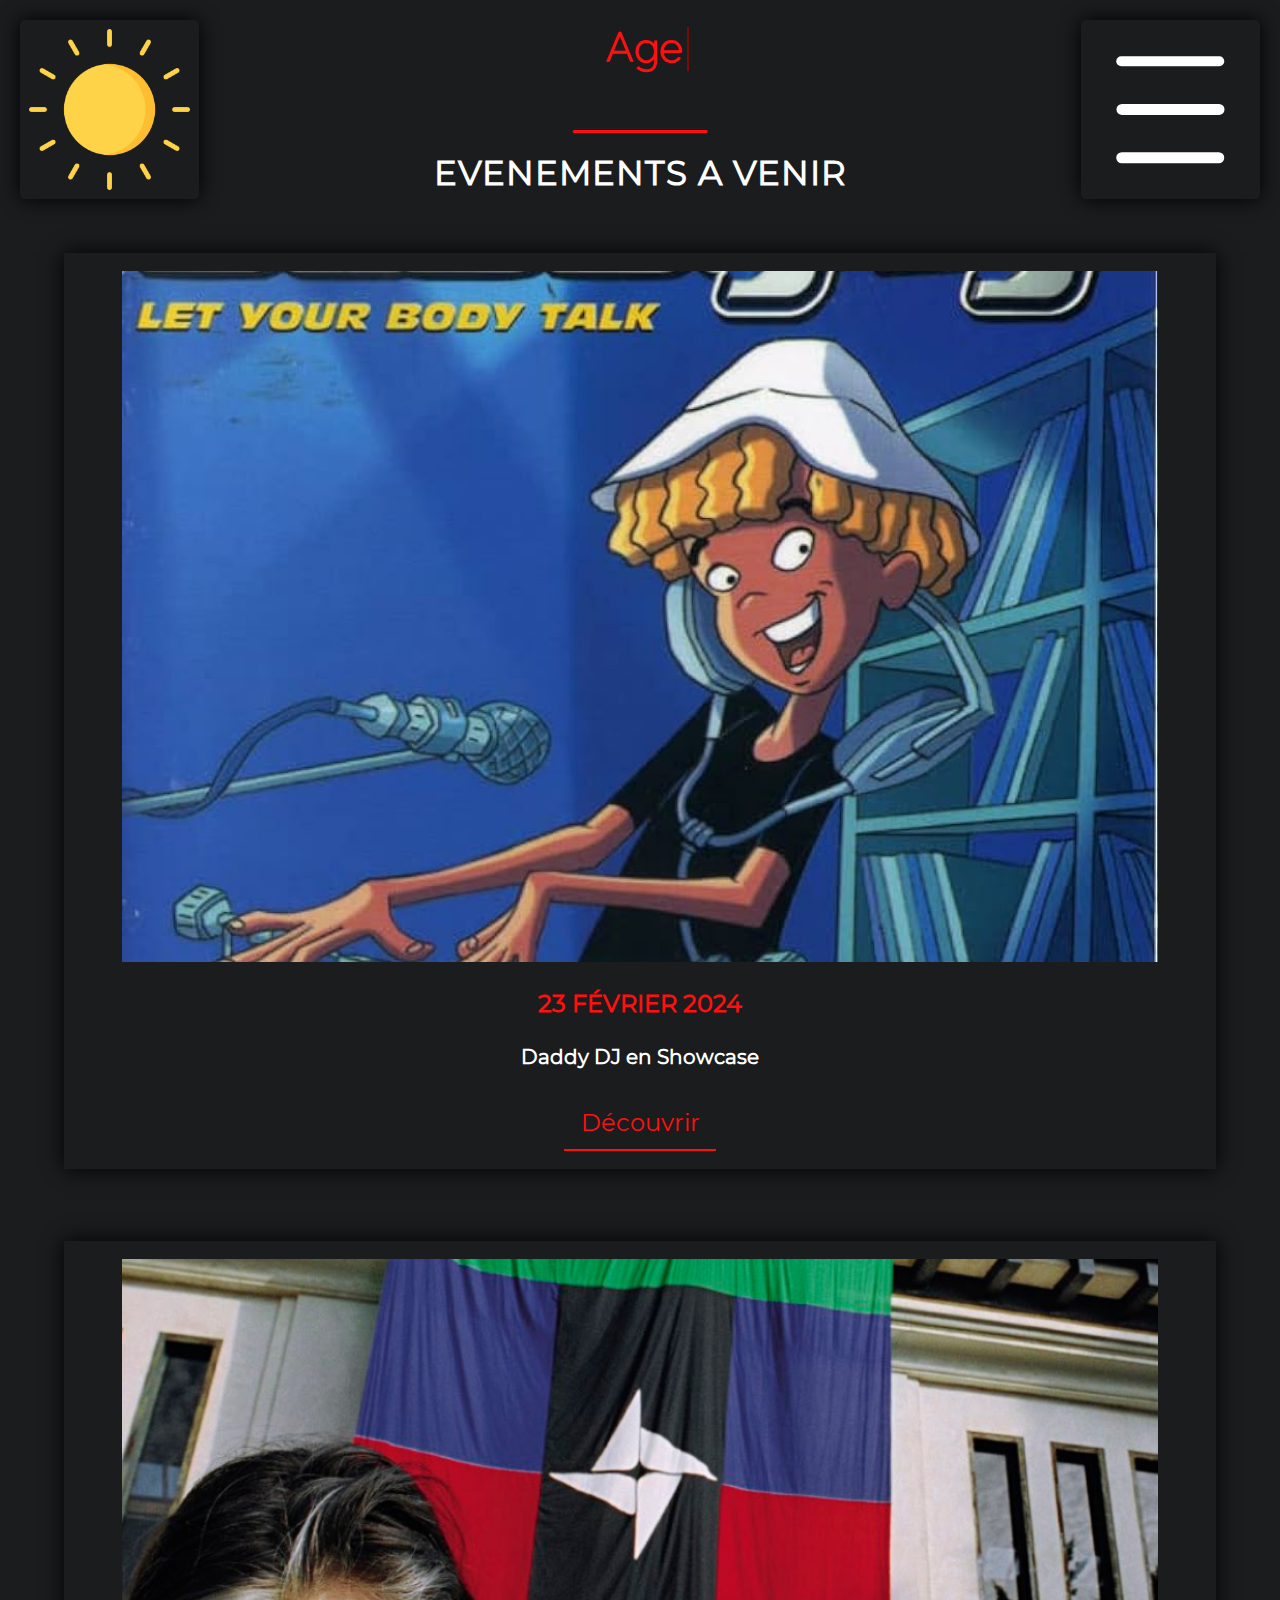
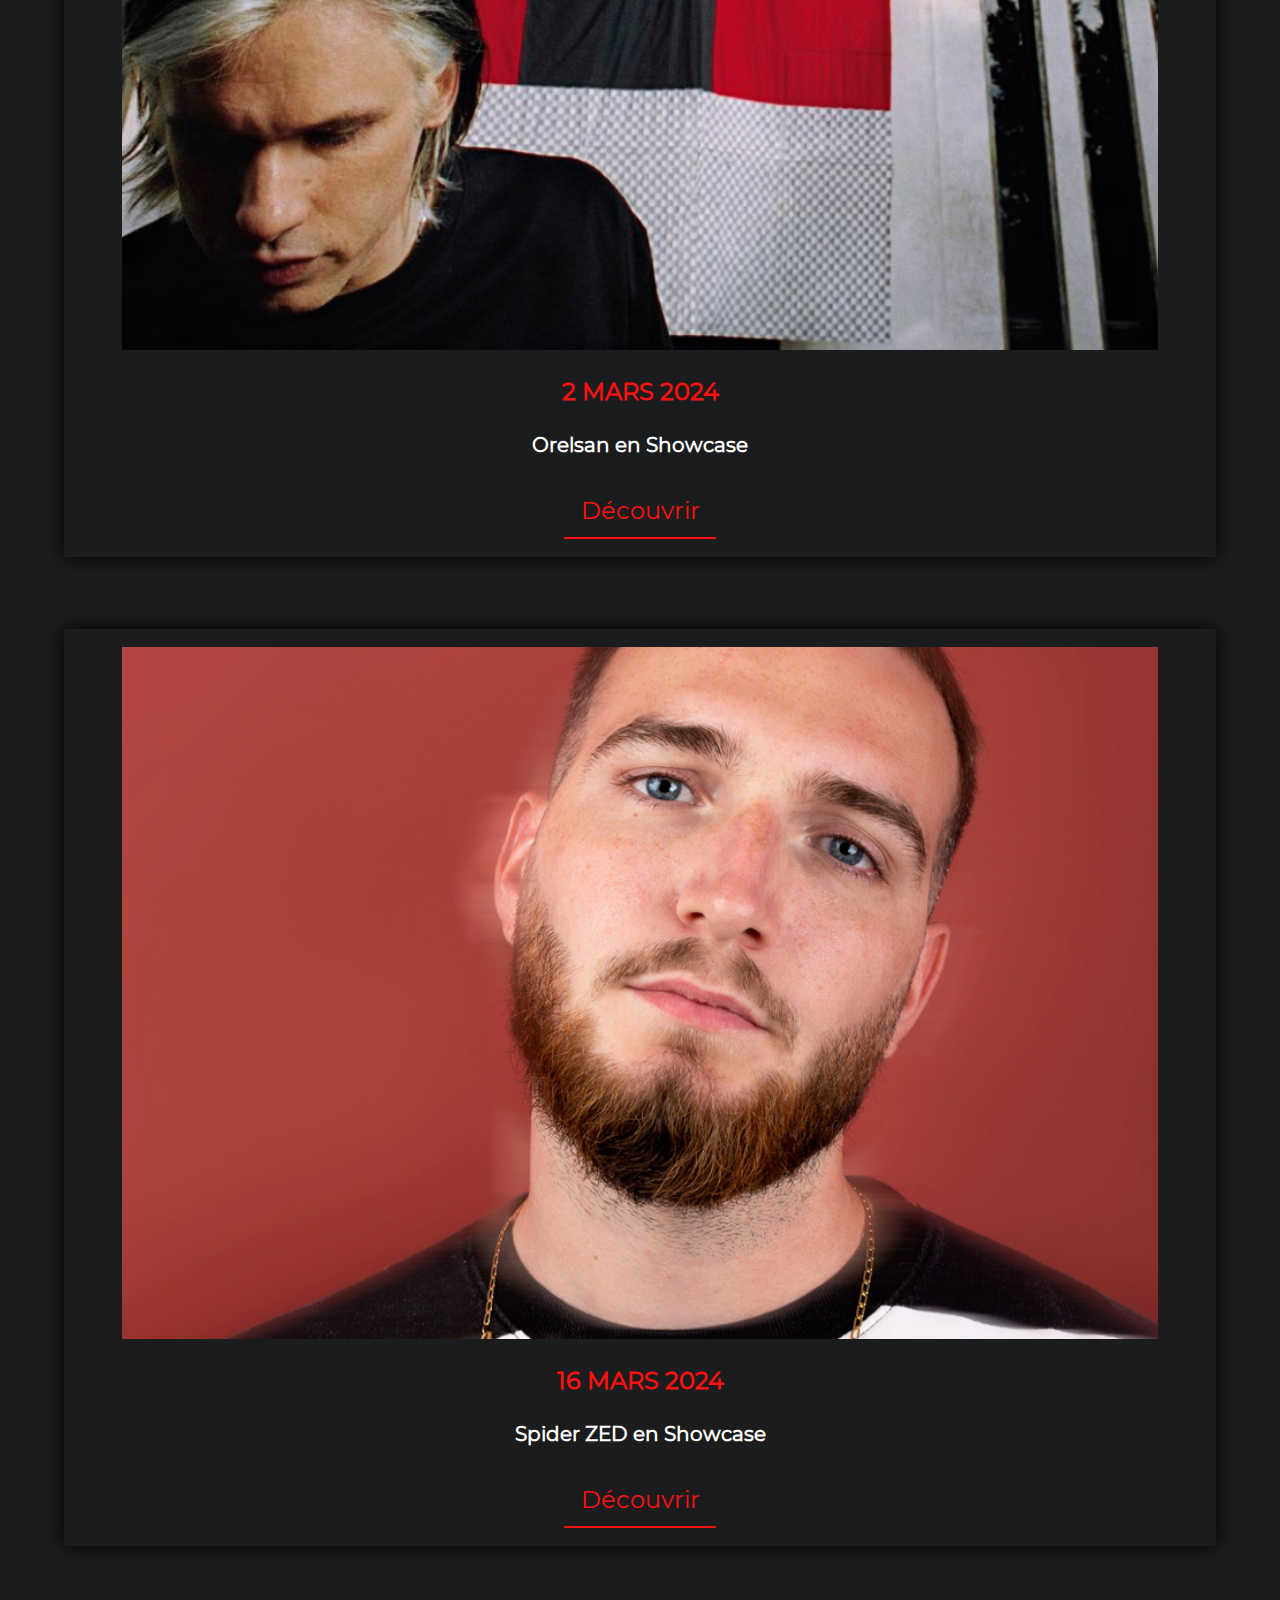
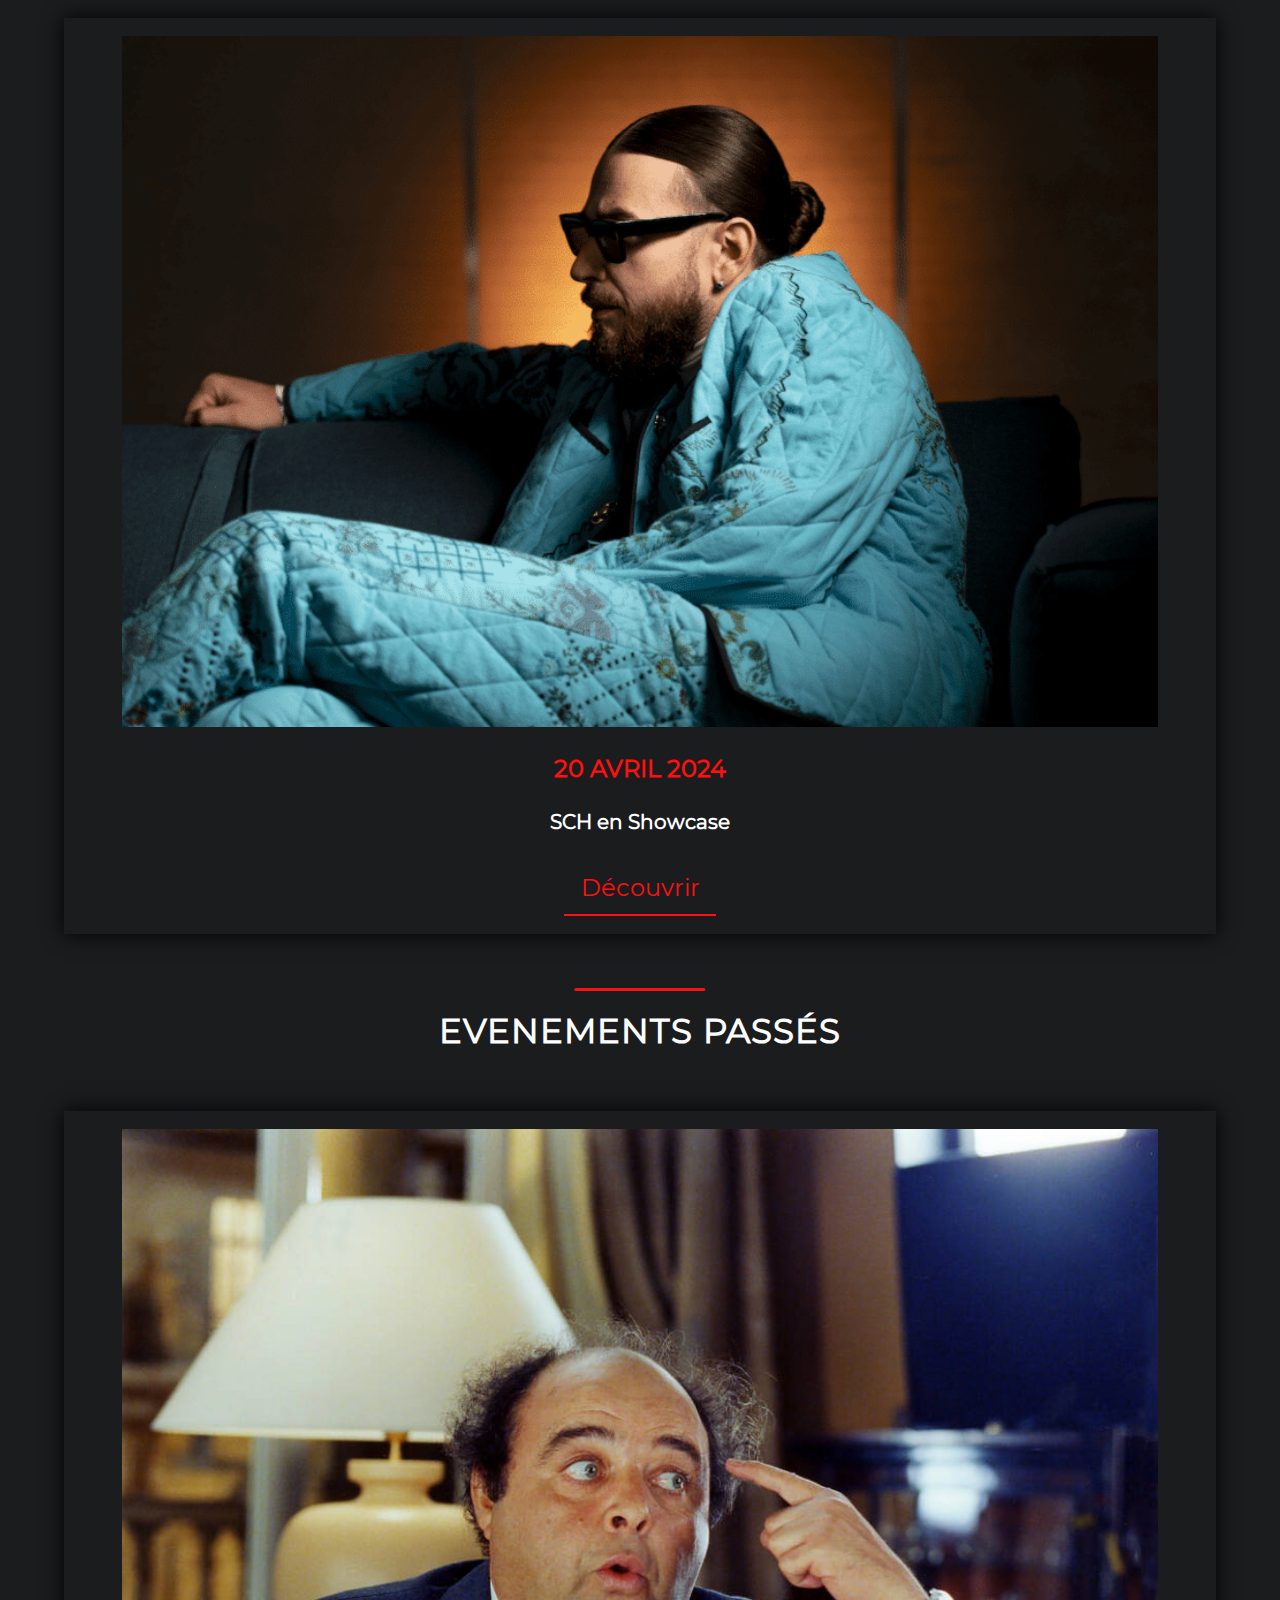
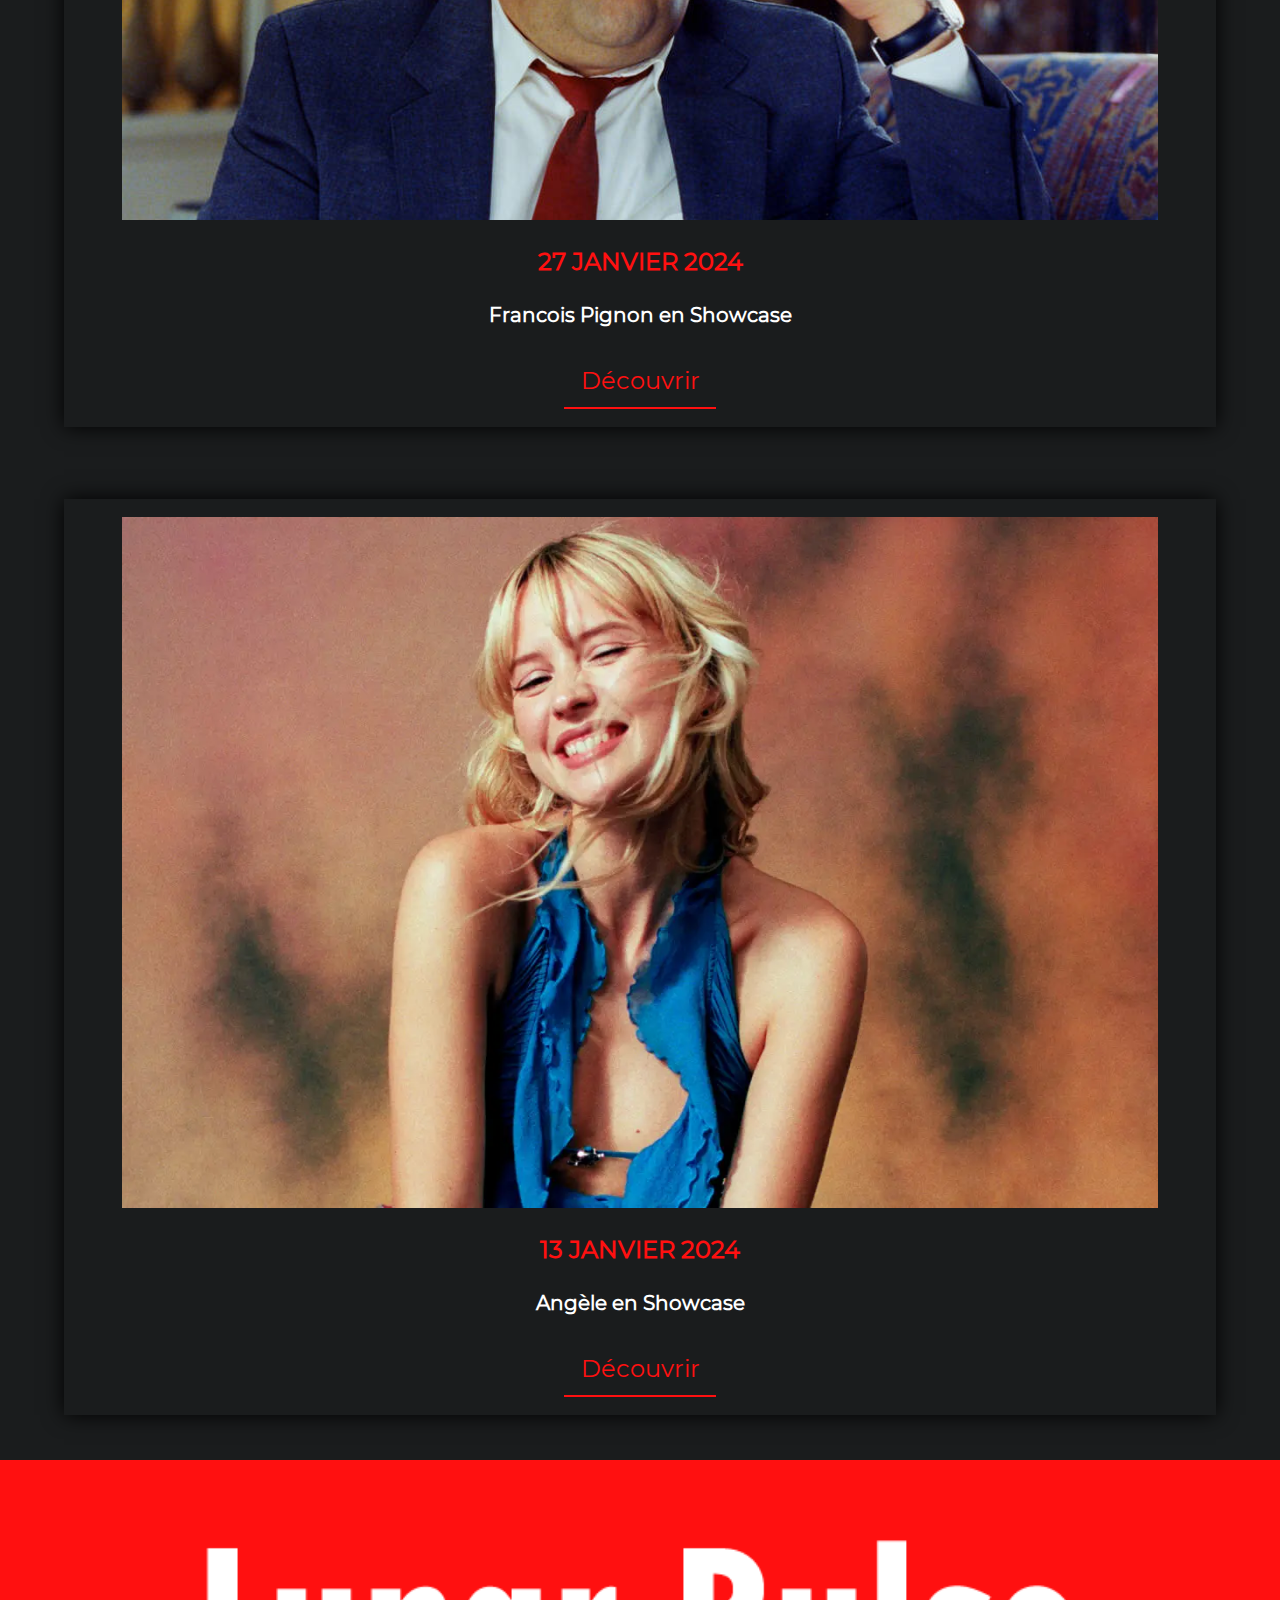
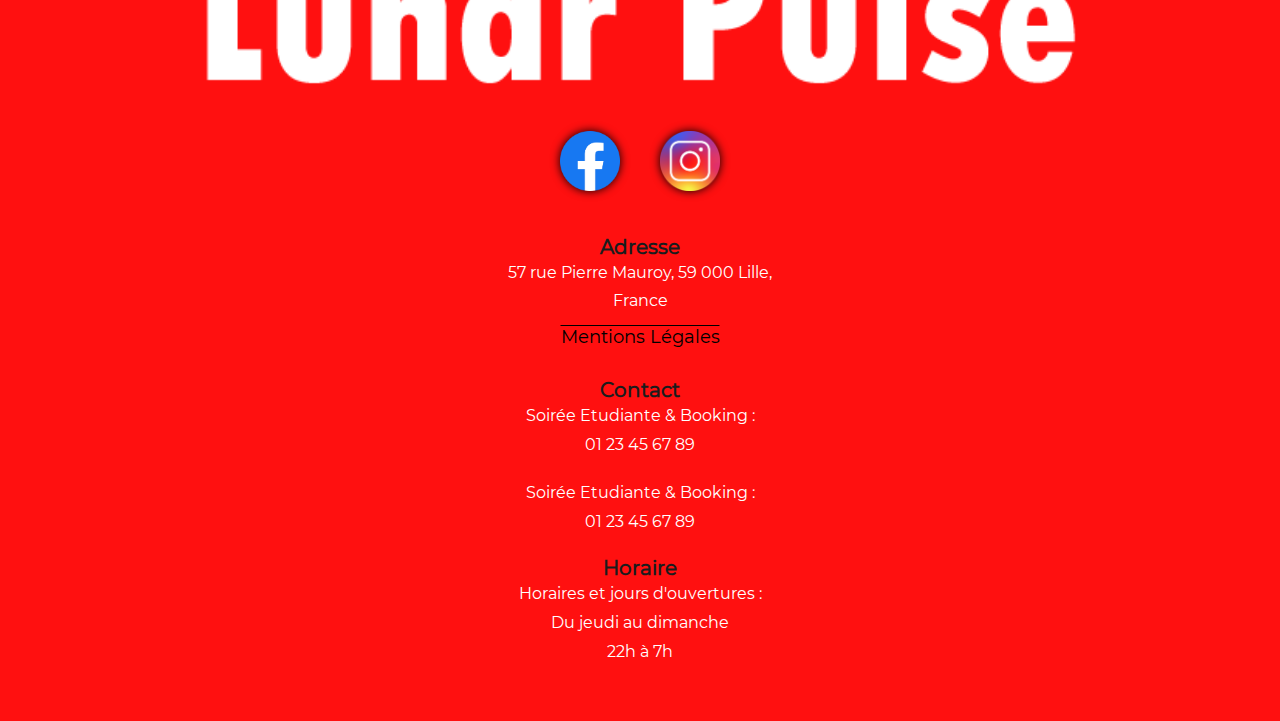
==== agenda.html @ a421abe1 "First commit" ====
<!DOCTYPE html>
<html lang="fr">

<head>
    <meta charset="UTF-8">
    <meta name="viewport" content="width=device-width, initial-scale=1.0">
    <link rel="stylesheet" href="styleagenda.css">
    <link rel="stylesheet" href="style.css">
    <link rel="icon" href="ressources/design/miniLogoWhite.png" type="image/x-icon">
    <title>Agenda - Lunar Pulse</title>
</head>

<body>
    <header class="burgerMenu">

        <button class="toggleMode backgroundColor">
            <img src="ressources/img/sun.png" alt="Changer le mode de couleur du site">
        </button>

        <button class="boxBurger">
            <div class="containerLinesBurger">
                <div class="lineBurger"></div>
                <div class="lineBurger"></div>
                <div class="lineBurger"></div>
            </div>
        </button>

        <div id="mySideNav" class="sideNav">
            <ul class="burgerList">
                <li><a class="burgerA" href="index.html">Accueil</li></a>
                <li><a class="burgerA" href="agenda.html">Agenda</a></li>
                <li><a class="burgerA" href="galerie.html">Galerie Photos</a></li>
                <li><a class="burgerA" href="reserver.html">Réserver</a></li>
                <li><a class="burgerA" href="contact.html">Contact</a></li>
            </ul>
        </div>
    </header>

    <main class="main backgroundColor">
        <div class="mainContent">
            <h1 class="bigTitle">&nbsp</h1>
            <h2 class="title">EVENEMENTS A VENIR</h2>
            <div class="eventsGrid">
                <div class="eventItem">
                    <img src="ressources/img/daddy-dj.jpg" alt="Photo de Daddy DJ" class="eventItemImg">
                    <p class="eventItemDate">
                        23 Février 2024
                    </p>
                    <p class="eventItemName">
                        Daddy DJ en Showcase
                    </p>
                    <a href="#" class="eventItemDiscover">Découvrir</a>
                </div>
                <div class="eventItem">
                    <img src="ressources/img/orelsan.png" alt="Photo d'Orelsan" class="eventItemImg">
                    <p class="eventItemDate">
                        2 Mars 2024
                    </p>
                    <p class="eventItemName">
                        Orelsan en Showcase
                    </p>
                    <a href="#" class="eventItemDiscover">Découvrir</a>
                </div>
                <div class="eventItem">
                    <img src="ressources/img/spider-zed.jpg" alt="Photo de Spider Zed" class="eventItemImg">
                    <p class="eventItemDate">
                        16 Mars 2024
                    </p>
                    <p class="eventItemName">
                        Spider ZED en Showcase
                    </p>
                    <a href="#" class="eventItemDiscover">Découvrir</a>
                </div>
                <div class="eventItem">
                    <img src="ressources/img/sch.png" alt="Photo de SCH" class="eventItemImg">
                    <p class="eventItemDate">
                        20 Avril 2024
                    </p>
                    <p class="eventItemName">
                        SCH en Showcase
                    </p>
                    <a href="#" class="eventItemDiscover">Découvrir</a>
                </div>
            </div>
            <h2 class="title">EVENEMENTS PASSÉS</h2>
            <div class="eventsGrid">
                <div class="eventItem">
                    <img src="ressources/img/pignon.jpg" alt="Photo de Francois Pignon" class="eventItemImg">
                    <p class="eventItemDate">
                        27 Janvier 2024
                    </p>
                    <p class="eventItemName">
                        Francois Pignon en Showcase
                    </p>
                    <a href="#" class="eventItemDiscover">Découvrir</a>
                </div>
                <div class="eventItem">
                    <img src="ressources/img/angele.jpg" alt="Photo d'Angele" class="eventItemImg">
                    <p class="eventItemDate">
                        13 Janvier 2024
                    </p>
                    <p class="eventItemName">
                        Angèle en Showcase
                    </p>
                    <a href="#" class="eventItemDiscover">Découvrir</a>
                </div>
            </div>
        </div>
    </main>

    <footer class="footer">
        <img src="ressources/design/logoNameWhite.png" alt="Notre logo" class="logoFooter" width="80%">
        <div class="reseauxFooter">
            <a href="https://facebook.com"><img src="ressources/img/facebook.png" alt="Voir notre Facebook" width="60px"></a>
            <a href="https://instagram.com"><img src="ressources/img/instagram.png" alt="Voir notre instagram" width="60px"></a>
        </div>
        <div class="reseauxContent">
            <h3 class="reseauxTitle">Adresse</h3>
            <p class="reseauxText">57 rue Pierre Mauroy, 59 000 Lille, <br>France</p>
            <a href="mentions.html" class="mentionsButton">Mentions Légales</a>
        </div>
        <div class="reseauxContent">
            <h3 class="reseauxTitle">Contact</h3>
            <p class="reseauxText">Soirée Etudiante & Booking : <br> 01 23 45 67 89</p><br>
            <p class="reseauxText">Soirée Etudiante & Booking : <br> 01 23 45 67 89</p>
        </div>
        <div class="reseauxContent">
            <h3 class="reseauxTitle">Horaire</h3>
            <p class="reseauxText">Horaires et jours d'ouvertures : <br>Du jeudi au dimanche <br> 22h à 7h</p>
        </div>
    </footer>


    <script src="app.js" defer></script>
</body>

</html>
---- styleagenda.css ----
/** Page Content **/

.eventsGrid{
    display: flex;
    flex-direction: row;
    flex-wrap: wrap;
    justify-content: center;
    align-items: center;
    gap: 8vh;
}

.eventsGrid:last-child{
    margin-bottom: 5vh;
}

.eventItem{
    width: 90vw;
    display: flex;
    flex-direction: column;
    justify-content: center;
    align-items: center;
    gap: 3vh;
    box-shadow: 0px 0px 20px;
    transition: 0.3s ease-in-out;
}

.eventItem:hover{
    background-color: #fff;
    .eventItemName{
        color: #000;
    }
}

.eventItemImg{
    margin-top: 2vh;
    width:90%;
    aspect-ratio: 3/2;
    object-fit: cover;
    object-position: center;
}

.eventItemDate{
    color:#ff1010;
    font-size: 24px;
    font-weight: 900;
    text-transform: uppercase;
    padding: 0em 0.7em;
    text-align: center;

}

.eventItemName{
    color:#fff;
    font-size: 20px;
    font-weight: 900;
    padding: 0em 0.7em;
    text-align: center;

}

.eventItemDiscover{
    padding: 0.5em 0.7em;
    color: #ff1010;
    border-bottom: 2px solid #ff1010;
    margin-bottom: 2vh;
    font-size: 24px;
}
---- style.css ----
@font-face {
    font-family: "Montserrat";
    src: url("ressources/fonts/montserrat/Montserrat-Regular.ttf");
    src: url("ressources/fonts/montserrat/Montserrat-Regular.ttf") format("ttf"),
}

@font-face {
    font-family: "Autography";
    src: url("ressources/fonts/autography/Autography.otf");
    src: url("ressources/fonts/autography/Autography.otf") format("otf"),
}

@font-face {
    font-family: "Utendo";
    src: url("ressources/fonts/utendo/Utendo-ExtraLight.ttf");
    src: url("ressources/fonts/utendo/Utendo-ExtraLight.ttf") format("ttf"),
}


* {
    box-sizing: border-box;
    margin: 0;
    padding: 0;
    color: #000;
    list-style-type: none;
    text-decoration: none;
    font-family: 'Montserrat', sans-serif;
    border: none;
}

.navBar{
    display: none;
}



/** Light Mode , Dark Mode **/

.backgroundColor{
    background-color: #1A1C1D;
}

.toggleMode{
    width: 14vw;
    height: 14vw;
    border: none;
    cursor: pointer;
    position: absolute;
    top: 20px;
    left: 20px;
    z-index: 10;
    border-radius: 5px;
    background-color: #1A1C1D;
    box-shadow: 0px 0px 20px ;
    padding: 0.7em;
}

.toggleMode img{
    width: 100%;
    height: 100%;
    pointer-events: none;
}


/** Animation Reveal **/

.revealOne{
    opacity: 0;
    transform: translateX(-100%);
    z-index: 1;
}

.revealTwo{
    opacity: 0;
    transform: translateX(100%);
    z-index: 1;
}

.revealVisible{
    opacity: 1;
    transform: translateX(0);
    transition: 2s cubic-bezier(0.165, 0.84, 0.44, 1);
    z-index: 1;
}


/** MenuBurger **/


.boxBurger{
    width: 14vw;
    height: 14vw;
    border: none;
    cursor: pointer;
    position: fixed;
    top: 20px;
    right: 20px;
    z-index: 100;
    border-radius: 5px;
    background-color: #1A1C1D;
    box-shadow: 0px 0px 20px ;
}


.containerLinesBurger{
    width: 60%;
    height: 60%;
    position: absolute;
    top:50%;
    left: 50%;
    transform: translate(-50%, -50%);
    pointer-events: none;
}

.lineBurger{
    border-radius: 50px;
    width: 100%;
    height: 10%;
    background-color: #fff;
    position: absolute;
}

.lineBurger:nth-child(1){
    top:0px;
    left: 0px;
    transform: rotate(0deg);
    transition: transform 0.4s ease-in-out, top 0.4s ease-in-out;
}

.lineBurger:nth-child(2){
    top:50%;
    left: 50%;
    transform: translate(-50%, -50%);
    opacity: 1;
    transition: 0.2s 0.2s ease-in-out;
}

.lineBurger:nth-child(3){
    bottom:0px;
    left:0px;
    transform:rotate(0deg);
    transition: transform 0.4s ease-in-out, bottom 0.4s  ease-in-out;
}

.boxBurger.active{
    background-color: #fff;
}

.boxBurger.active .lineBurger{
    background-color: #1A1C1D;
}

.boxBurger.active .lineBurger:nth-child(1){
    top:calc(50% - 5%);
    transform: rotate(45deg) ;
    transition: top 0.4s ease-in-out, left 0.4s ease-in-out, transform  0.4s ease-in-out;
}

.boxBurger.active .lineBurger:nth-child(2){
    opacity: 0;
    transition: 0s ease-in-out;

}

.boxBurger.active .lineBurger:nth-child(3){
    bottom:calc(50% - 5%);
    transform: rotate(-45deg) ;
    transition: top 0.4s 0.4s ease-in-out, left 0.4s ease-in-out, transform 0.4s ease-in-out;
}

.sideNav {
    height: 100%;
    width: 100%;
    position: fixed;
    left: 0;
    top: -100%;
    background-color: #000000;
    transition: top 0.3s ease;
    z-index: 99;
}

.burgerList {
    display: flex;
    flex-direction: column;
    justify-content: center;
    align-items: center;
    gap: 8%;
    height: 100%;
}

.burgerA {
    font-size: 30px;
    color: #ffffff;
}


.sideNav.active {
    top: 0;
}

/** Common Styles **/

.title{
    font-family: 'Montserrat';
    font-size: 34px;
    color: #fff;
    text-align: center;
    margin-top: 6vh;
    margin-bottom: 4vh;
    padding: 2vh;
    position: relative;
    line-height: 1.5;
    letter-spacing: 1px;
}

.title::after{
    content: '';
    position: absolute;
    top:0%;
    left:50%;
    transform: translateX(-50%);
    width: 30%;
    height:3px;
    border-radius: 50px;
    background-color: #ff1010;
}


.text {
    color: #fff;
    font-size: 20px;
    line-height: 1.8;
    margin-top: 3vh;
}

.button {
    text-align: center;
    background-color: #ff1010;
    border-radius: 50px;
    padding: 0.6em 1.2em;
    color: #fff;
    font-size: 24px;
    margin: 10% auto;
    box-shadow: 0px 5px 20px #7c0a0a;
}

.bigTitle{
    font-size: 40px;
    color: #ff1010;
    font-family: 'Utendo';
    letter-spacing: 2px;
    display: inline-block;
    margin-top: 3vh;
    position: relative;
}
.bigTitle::after{
    content: "";
    position: absolute;
    display: block;
    height: 90%;
    width: 2px;
    background-color: #7c0a0a;
    right: -5px;
    top: 0;
    animation: cursor 1.2s infinite;
}

@keyframes cursor {
    0%{
        opacity: 1;
    }50%{
        opacity: 0;
    }100%{
        opacity: 1;
    }
}

.main{
    width: 100vw;
}

.mainContent{
    width: 90vw;
    margin: auto;
    display: flex;
    flex-direction: column;
    align-items: center;
}

/** Footer **/

.footer{
    display: flex;
    flex-direction: column;
    justify-content: flex-start;
    align-items: center;
    background-color: #ff1010;
    width: 100vw;
    padding: 6vh;
}

.reseauxFooter{
    display: flex;
    flex-direction: row;
    width:100vw;
    justify-content: center;
    align-items: center;
    gap: 40px;
    margin: 20px;
}

.reseauxFooter a {
    filter: drop-shadow(0px 0px 5px #000)
}

.reseauxContent{
    display: flex;
    flex-direction: column;
    justify-content: flex-start;
    align-items: center;
    margin-top: 20px;
}

.reseauxText{
    color: #fff;
    text-align: center;
    line-height: 1.8;
    font-size: 16px;
}

.reseauxTitle{
    color: #1A1C1D;
    font-size: 20px;
}

.mentionsButton{
    color: #000;
    font-size: 18px;
    text-decoration: overline;
    margin: 10px;
}


/* Pour tablette */

@media only screen and (min-width: 768px) and (max-width: 991px) {
    .toggleMode{
        width: 6vw;
        height: 6vw;

    }
    
    /** MenuBurger **/
    
    
    .boxBurger{
        width: 6vw;
        height: 6vw;
    }
    
    .sideNav {
        height: 100%;
        width: 30%;
        position: fixed;
        left: 100%;
        top: 0;
        background-color: #000000;
        transition: left 0.3s ease;
        z-index: 99;
    }
    
    .sideNav.active {
        left: 70%;
    }
    
    /** Common Styles **/
    
    .title{
        font-family: 'Montserrat';
        font-size: 40px;
        color: #fff;
        text-align: center;
        margin-top: 6vh;
        margin-bottom: 4vh;
        padding: 2vh;
        position: relative;
        line-height: 1.5;
        letter-spacing: 1px;
    }
    
    .title::after{
        content: '';
        position: absolute;
        top:0%;
        left:50%;
        transform: translateX(-50%);
        width: 30%;
        height:3px;
        border-radius: 50px;
        background-color: #ff1010;
    }
    
    
    .text {
        font-size: 24px;
        line-height: 1.8;
        margin-top: 3vh;
    }
    
    .button {
        text-align: center;
        background-color: #ff1010;
        border-radius: 50px;
        padding: 0.6em 1.2em;
        color: #fff;
        font-size: 30px;
        margin-top: 3vh;
        box-shadow: 0px 5px 20px #7c0a0a;
    }
    
    .bigTitle{
        font-size: 40px;
        color: #ff1010;
        font-family: 'Utendo';
        letter-spacing: 2px;
        display: inline-block;
        margin-top: 3vh;
        position: relative;
    }
    .bigTitle::after{
        content: "";
        position: absolute;
        display: block;
        height: 90%;
        width: 2px;
        background-color: #7c0a0a;
        right: -5px;
        top: 0;
        animation: cursor 1.2s infinite;
    }
    
    @keyframes cursor {
        0%{
            opacity: 1;
        }50%{
            opacity: 0;
        }100%{
            opacity: 1;
        }
    }
    
    .main{
        width: 100vw;
    }
    
    .mainContent{
        width: 90vw;
        margin: auto;
        display: flex;
        flex-direction: column;
        align-items: center;
    }
    
    /** Footer **/

    .reseauxText{
        color: #fff;
        text-align: center;
        line-height: 1.8;
        font-size: 20px;
    }
    
    .reseauxTitle{
        color: #1A1C1D;
        font-size: 26px;
    }
    
    .mentionsButton{
        color: #000;
        font-size: 22px;
        text-decoration: overline;
        margin: 10px;
    }
}




/* Pour tablette en paysage et petit écran ordi */

@media only screen and (min-width: 992px) and (max-width: 1199px) {
    .toggleMode{
        width: 5vw;
        height: 5vw;
        top: 20px;
        left: 20px;
        z-index: 10;
    }

    /** Animation Reveal **/
    
    .revealOne{
        opacity: 0;
        transform: translateX(-100%);
        z-index: 1;
    }
    
    .revealTwo{
        opacity: 0;
        transform: translateX(100%);
        z-index: 1;
    }
    
    .revealVisible{
        opacity: 1;
        transform: translateX(0);
        transition: 2s cubic-bezier(0.165, 0.84, 0.44, 1);
        z-index: 1;
    }
    
    
    /** MenuBurger **/
    
    
    .boxBurger{
        display: none;
    }  
    
    .sideNav {
        display: none;
    }
    
    /** Nav **/

    .navBar{
        position: absolute;
        width: 100vw;
        height: 10vh;
        display: flex;
        flex-direction: row;
        justify-content: space-around;
        align-items: center;
        top:0;
        z-index: 10;
    }

    .navBarLinks{
        display: flex;
        flex-direction: row;
        justify-content: center;
        align-items: center;
        gap:2vw;
    }
    
    .navBarLogo{
        width: 20vw;
    }
    
    .navBarA{
        color: #fff;
        font-weight: 600;
        font-size: 20px;
    }

    /** Common Styles **/
    
    .title{
        font-family: 'Montserrat';
        font-size: 34px;
        color: #fff;
        text-align: center;
        margin-top: 6vh;
        margin-bottom: 4vh;
        padding: 2vh;
        position: relative;
        line-height: 1.5;
        letter-spacing: 1px;
    }
    
    .title::after{
        content: '';
        position: absolute;
        top:0%;
        left:50%;
        transform: translateX(-50%);
        width: 30%;
        height:3px;
        border-radius: 50px;
        background-color: #ff1010;
    }
    
    
    .text {
        color: #fff;
        font-size: 20px;
        line-height: 1.8;
        margin-top: 3vh;
    }
    
    .button {
        text-align: center;
        background-color: #ff1010;
        border-radius: 50px;
        padding: 0.6em 1.2em;
        color: #fff;
        font-size: 24px;
        margin: 10% auto;
        box-shadow: 0px 5px 20px #7c0a0a;
    }
    
    .bigTitle{
        font-size: 40px;
        color: #ff1010;
        font-family: 'Utendo';
        letter-spacing: 2px;
        display: inline-block;
        margin-top: 3vh;
        position: relative;
    }
    .bigTitle::after{
        content: "";
        position: absolute;
        display: block;
        height: 90%;
        width: 2px;
        background-color: #7c0a0a;
        right: -5px;
        top: 0;
        animation: cursor 1.2s infinite;
    }
    
    @keyframes cursor {
        0%{
            opacity: 1;
        }50%{
            opacity: 0;
        }100%{
            opacity: 1;
        }
    }
    
    .main{
        width: 100vw;
    }
    
    .mainContent{
        width: 90vw;
        margin: auto;
        display: flex;
        flex-direction: column;
        align-items: center;
    }
    
    /** Footer **/
    
    .footer{
        display: flex;
        flex-direction: column;
        justify-content: flex-start;
        align-items: center;
        background-color: #ff1010;
        width: 100vw;
        padding: 6vh;
    }
    
    .reseauxFooter{
        display: flex;
        flex-direction: row;
        width:100vw;
        justify-content: center;
        align-items: center;
        gap: 40px;
        margin: 20px;
    }
    
    .reseauxFooter a {
        filter: drop-shadow(0px 0px 5px #000)
    }
    
    .reseauxContent{
        display: flex;
        flex-direction: column;
        justify-content: flex-start;
        align-items: center;
        margin-top: 20px;
    }
    
    .reseauxText{
        color: #fff;
        text-align: center;
        line-height: 1.8;
        font-size: 16px;
    }
    
    .reseauxTitle{
        color: #1A1C1D;
        font-size: 20px;
    }
    
    .mentionsButton{
        color: #000;
        font-size: 18px;
        text-decoration: overline;
        margin: 10px;
    }
}



/* Pour Ordi */

@media only screen and (min-width: 1200px) {
    .toggleMode{
        width: 14vw;
        height: 14vw;
        border: none;
        cursor: pointer;
        position: absolute;
        top: 20px;
        left: 20px;
        z-index: 10;
        border-radius: 5px;
        background-color: #1A1C1D;
        box-shadow: 0px 0px 20px ;
        padding: 0.7em;
    }
    
    .toggleMode img{
        width: 100%;
        height: 100%;
        pointer-events: none;
    }
    
    
    /** Animation Reveal **/
    
    .revealOne{
        opacity: 0;
        transform: translateX(-100%);
        z-index: 1;
    }
    
    .revealTwo{
        opacity: 0;
        transform: translateX(100%);
        z-index: 1;
    }
    
    .revealVisible{
        opacity: 1;
        transform: translateX(0);
        transition: 2s cubic-bezier(0.165, 0.84, 0.44, 1);
        z-index: 1;
    }
    
    
    /** MenuBurger **/
    
    
    .boxBurger{
        width: 14vw;
        height: 14vw;
        border: none;
        cursor: pointer;
        position: fixed;
        top: 20px;
        right: 20px;
        z-index: 100;
        border-radius: 5px;
        background-color: #1A1C1D;
        box-shadow: 0px 0px 20px ;
    }
    
    
    .containerLinesBurger{
        width: 60%;
        height: 60%;
        position: absolute;
        top:50%;
        left: 50%;
        transform: translate(-50%, -50%);
        pointer-events: none;
    }
    
    .lineBurger{
        border-radius: 50px;
        width: 100%;
        height: 10%;
        background-color: #fff;
        position: absolute;
    }
    
    .lineBurger:nth-child(1){
        top:0px;
        left: 0px;
        transform: rotate(0deg);
        transition: transform 0.4s ease-in-out, top 0.4s ease-in-out;
    }
    
    .lineBurger:nth-child(2){
        top:50%;
        left: 50%;
        transform: translate(-50%, -50%);
        opacity: 1;
        transition: 0.2s 0.2s ease-in-out;
    }
    
    .lineBurger:nth-child(3){
        bottom:0px;
        left:0px;
        transform:rotate(0deg);
        transition: transform 0.4s ease-in-out, bottom 0.4s  ease-in-out;
    }
    
    .boxBurger.active{
        background-color: #fff;
    }
    
    .boxBurger.active .lineBurger{
        background-color: #1A1C1D;
    }
    
    .boxBurger.active .lineBurger:nth-child(1){
        top:calc(50% - 5%);
        transform: rotate(45deg) ;
        transition: top 0.4s ease-in-out, left 0.4s ease-in-out, transform  0.4s ease-in-out;
    }
    
    .boxBurger.active .lineBurger:nth-child(2){
        opacity: 0;
        transition: 0s ease-in-out;
    
    }
    
    .boxBurger.active .lineBurger:nth-child(3){
        bottom:calc(50% - 5%);
        transform: rotate(-45deg) ;
        transition: top 0.4s 0.4s ease-in-out, left 0.4s ease-in-out, transform 0.4s ease-in-out;
    }
    
    .sideNav {
        height: 100%;
        width: 100%;
        position: fixed;
        left: 0;
        top: -100%;
        background-color: #000000;
        transition: top 0.3s ease;
        z-index: 99;
    }
    
    .burgerList {
        display: flex;
        flex-direction: column;
        justify-content: center;
        align-items: center;
        gap: 8%;
        height: 100%;
    }
    
    .burgerA {
        font-size: 30px;
        color: #ffffff;
    }
    
    
    .sideNav.active {
        top: 0;
    }
    
    /** Common Styles **/
    
    .title{
        font-family: 'Montserrat';
        font-size: 34px;
        color: #fff;
        text-align: center;
        margin-top: 6vh;
        margin-bottom: 4vh;
        padding: 2vh;
        position: relative;
        line-height: 1.5;
        letter-spacing: 1px;
    }
    
    .title::after{
        content: '';
        position: absolute;
        top:0%;
        left:50%;
        transform: translateX(-50%);
        width: 30%;
        height:3px;
        border-radius: 50px;
        background-color: #ff1010;
    }
    
    
    .text {
        color: #fff;
        font-size: 20px;
        line-height: 1.8;
        margin-top: 3vh;
    }
    
    .button {
        text-align: center;
        background-color: #ff1010;
        border-radius: 50px;
        padding: 0.6em 1.2em;
        color: #fff;
        font-size: 24px;
        margin: 10% auto;
        box-shadow: 0px 5px 20px #7c0a0a;
    }
    
    .bigTitle{
        font-size: 40px;
        color: #ff1010;
        font-family: 'Utendo';
        letter-spacing: 2px;
        display: inline-block;
        margin-top: 3vh;
        position: relative;
    }
    .bigTitle::after{
        content: "";
        position: absolute;
        display: block;
        height: 90%;
        width: 2px;
        background-color: #7c0a0a;
        right: -5px;
        top: 0;
        animation: cursor 1.2s infinite;
    }
    
    @keyframes cursor {
        0%{
            opacity: 1;
        }50%{
            opacity: 0;
        }100%{
            opacity: 1;
        }
    }
    
    .main{
        width: 100vw;
    }
    
    .mainContent{
        width: 90vw;
        margin: auto;
        display: flex;
        flex-direction: column;
        align-items: center;
    }
    
    /** Footer **/
    
    .footer{
        display: flex;
        flex-direction: column;
        justify-content: flex-start;
        align-items: center;
        background-color: #ff1010;
        width: 100vw;
        padding: 6vh;
    }
    
    .reseauxFooter{
        display: flex;
        flex-direction: row;
        width:100vw;
        justify-content: center;
        align-items: center;
        gap: 40px;
        margin: 20px;
    }
    
    .reseauxFooter a {
        filter: drop-shadow(0px 0px 5px #000)
    }
    
    .reseauxContent{
        display: flex;
        flex-direction: column;
        justify-content: flex-start;
        align-items: center;
        margin-top: 20px;
    }
    
    .reseauxText{
        color: #fff;
        text-align: center;
        line-height: 1.8;
        font-size: 16px;
    }
    
    .reseauxTitle{
        color: #1A1C1D;
        font-size: 20px;
    }
    
    .mentionsButton{
        color: #000;
        font-size: 18px;
        text-decoration: overline;
        margin: 10px;
    }
}
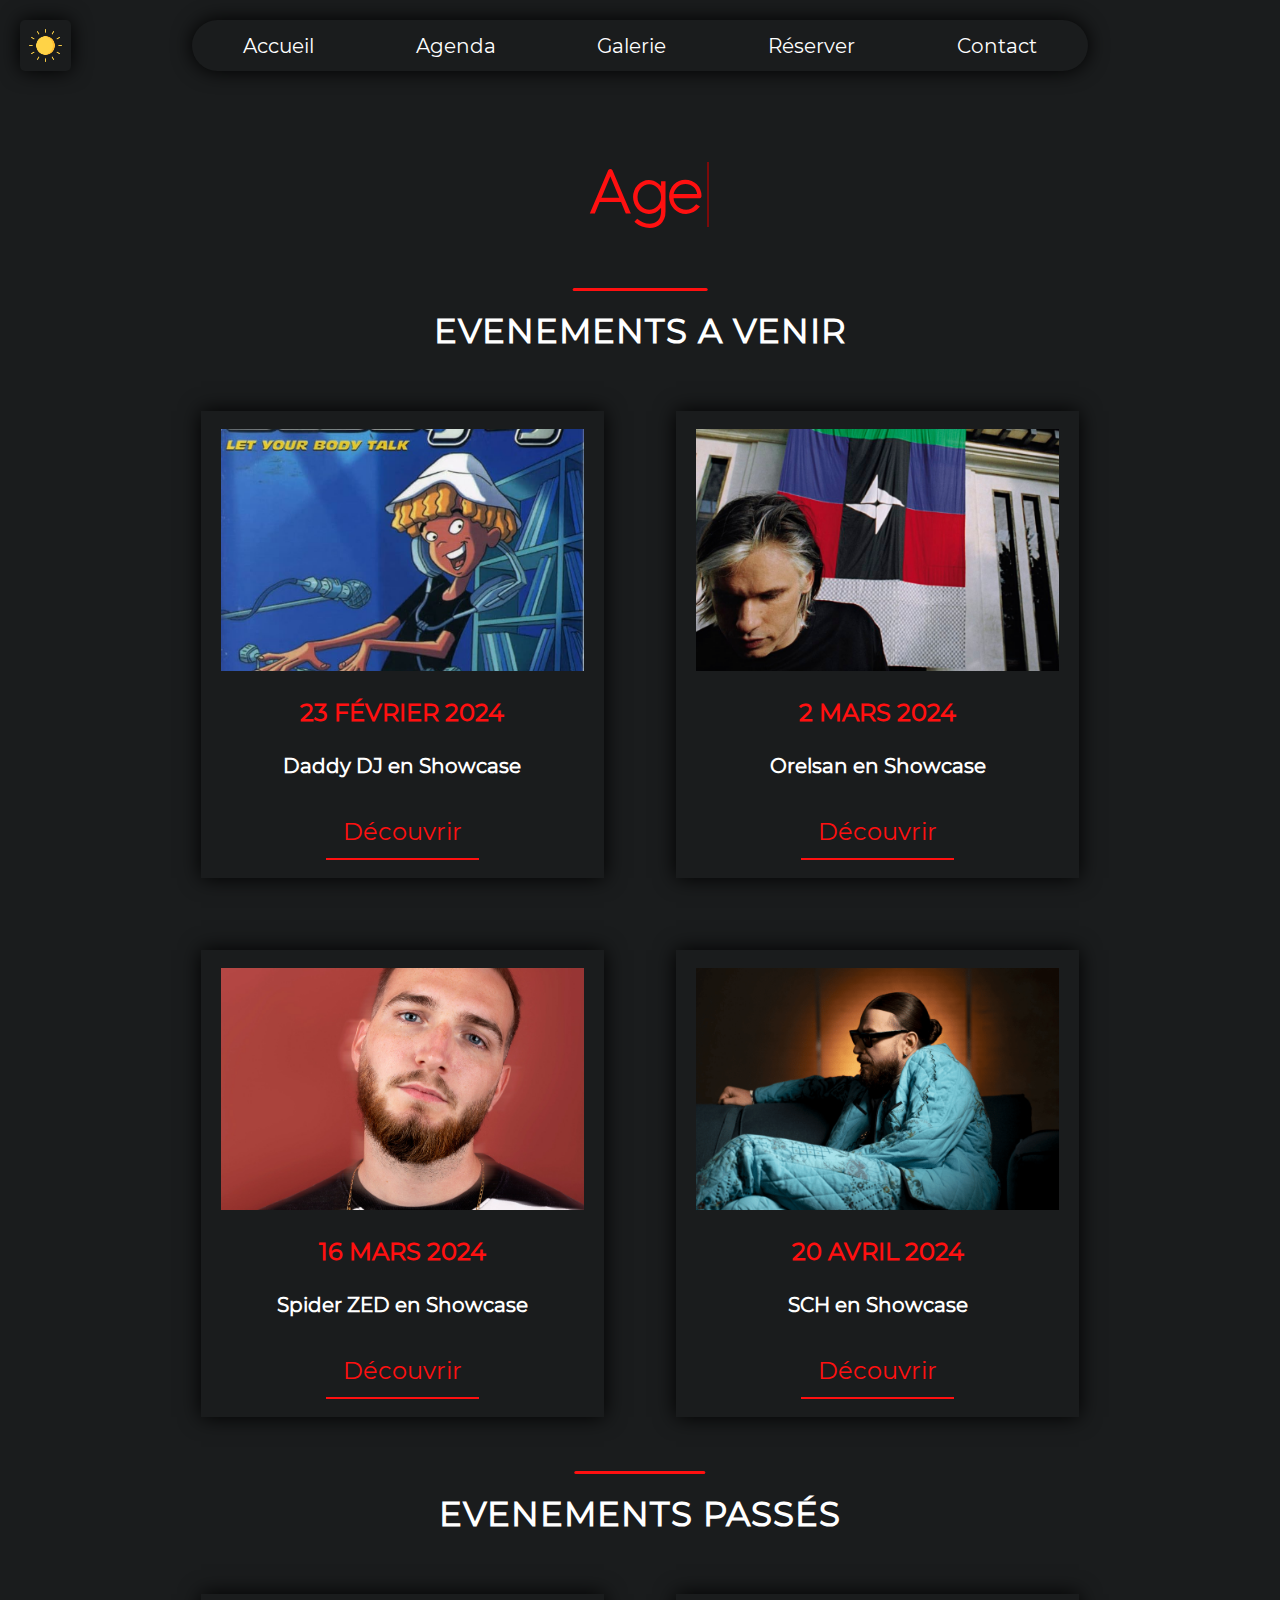
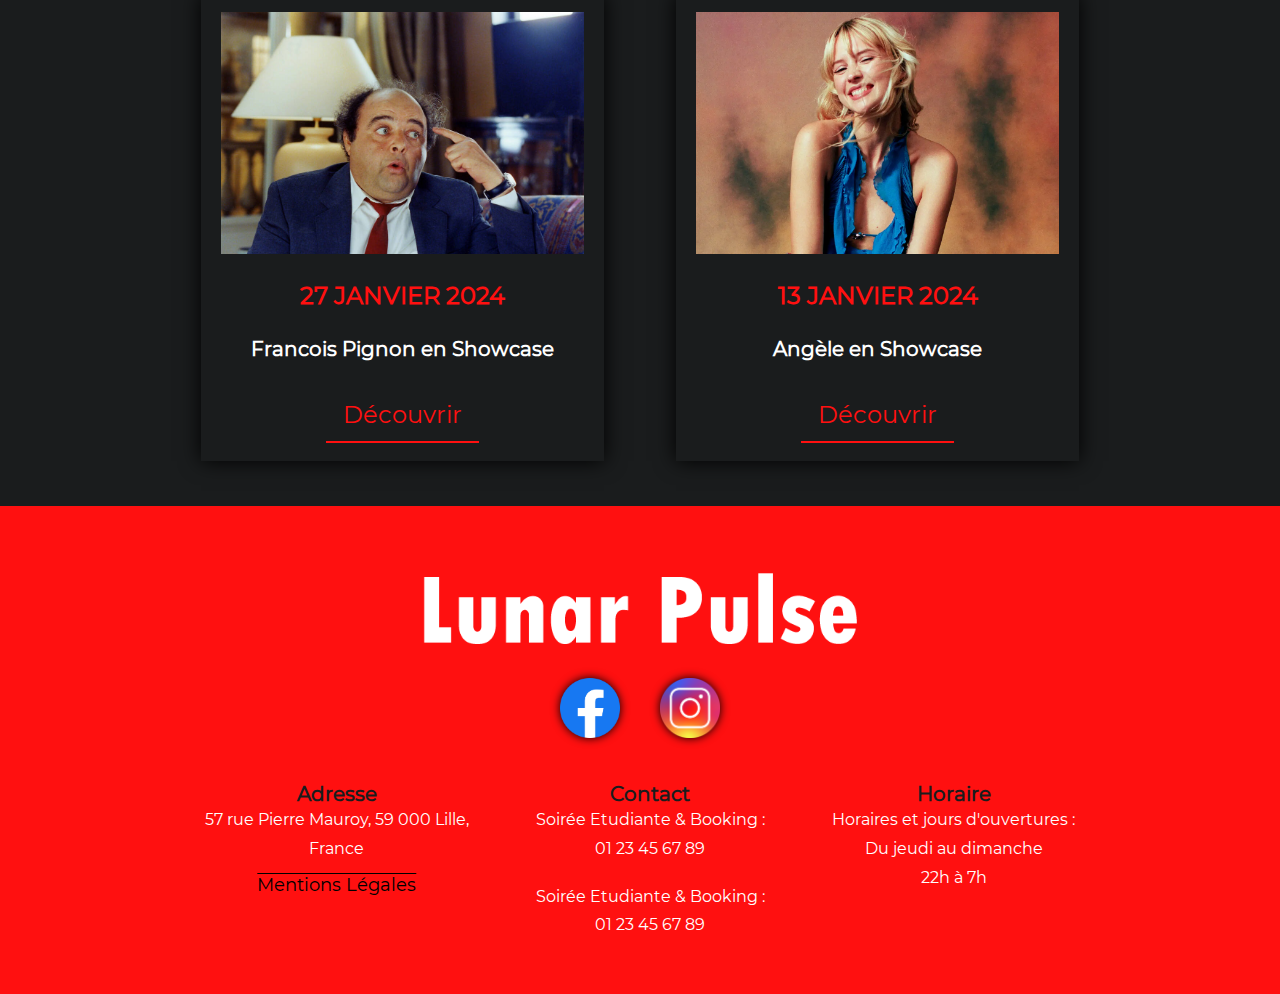
==== commit 7c951c1d: "second commit" ====
--- a/agenda.html
+++ b/agenda.html
@@ -25,7 +25,7 @@
             </div>
         </button>
 
-        <div id="mySideNav" class="sideNav">
+        <nav id="mySideNav" class="sideNav">
             <ul class="burgerList">
                 <li><a class="burgerA" href="index.html">Accueil</li></a>
                 <li><a class="burgerA" href="agenda.html">Agenda</a></li>
@@ -33,7 +33,18 @@
                 <li><a class="burgerA" href="reserver.html">Réserver</a></li>
                 <li><a class="burgerA" href="contact.html">Contact</a></li>
             </ul>
-        </div>
+        </nav>
+
+        <nav class="navBar">
+            <div class="navBarLinks backgroundColor">
+                <li><a class="navBarA text" href="index.html">Accueil</li></a>
+                <li><a class="navBarA text" href="agenda.html">Agenda</a></li>
+                <li><a class="navBarA text" href="galerie.html">Galerie</a></li>
+                <li><a class="navBarA text" href="reserver.html">Réserver</a></li>
+                <li><a class="navBarA text" href="contact.html">Contact</a></li>
+            </div>
+        </nav>
+
     </header>
 
     <main class="main backgroundColor">
@@ -111,22 +122,26 @@
     <footer class="footer">
         <img src="ressources/design/logoNameWhite.png" alt="Notre logo" class="logoFooter" width="80%">
         <div class="reseauxFooter">
-            <a href="https://facebook.com"><img src="ressources/img/facebook.png" alt="Voir notre Facebook" width="60px"></a>
-            <a href="https://instagram.com"><img src="ressources/img/instagram.png" alt="Voir notre instagram" width="60px"></a>
+            <a href="https://facebook.com"><img src="ressources/img/facebook.png" alt="Voir notre Facebook"
+                    width="60px"></a>
+            <a href="https://instagram.com"><img src="ressources/img/instagram.png" alt="Voir notre instagram"
+                    width="60px"></a>
         </div>
-        <div class="reseauxContent">
-            <h3 class="reseauxTitle">Adresse</h3>
-            <p class="reseauxText">57 rue Pierre Mauroy, 59 000 Lille, <br>France</p>
-            <a href="mentions.html" class="mentionsButton">Mentions Légales</a>
-        </div>
-        <div class="reseauxContent">
-            <h3 class="reseauxTitle">Contact</h3>
-            <p class="reseauxText">Soirée Etudiante & Booking : <br> 01 23 45 67 89</p><br>
-            <p class="reseauxText">Soirée Etudiante & Booking : <br> 01 23 45 67 89</p>
-        </div>
-        <div class="reseauxContent">
-            <h3 class="reseauxTitle">Horaire</h3>
-            <p class="reseauxText">Horaires et jours d'ouvertures : <br>Du jeudi au dimanche <br> 22h à 7h</p>
+        <div class="reseauxContentBigDiv">
+            <div class="reseauxContent">
+                <h3 class="reseauxTitle">Adresse</h3>
+                <p class="reseauxText">57 rue Pierre Mauroy, 59 000 Lille, <br>France</p>
+                <a href="mentions.html" class="mentionsButton">Mentions Légales</a>
+            </div>
+            <div class="reseauxContent">
+                <h3 class="reseauxTitle">Contact</h3>
+                <p class="reseauxText">Soirée Etudiante & Booking : <br> 01 23 45 67 89</p><br>
+                <p class="reseauxText">Soirée Etudiante & Booking : <br> 01 23 45 67 89</p>
+            </div>
+            <div class="reseauxContent">
+                <h3 class="reseauxTitle">Horaire</h3>
+                <p class="reseauxText">Horaires et jours d'ouvertures : <br>Du jeudi au dimanche <br> 22h à 7h</p>
+            </div>
         </div>
     </footer>
 
--- a/styleagenda.css
+++ b/styleagenda.css
@@ -1,6 +1,6 @@
 /** Page Content **/
 
-.eventsGrid{
+.eventsGrid {
     display: flex;
     flex-direction: row;
     flex-wrap: wrap;
@@ -9,11 +9,11 @@
     gap: 8vh;
 }
 
-.eventsGrid:last-child{
+.eventsGrid:last-child {
     margin-bottom: 5vh;
 }
 
-.eventItem{
+.eventItem {
     width: 90vw;
     display: flex;
     flex-direction: column;
@@ -24,23 +24,24 @@
     transition: 0.3s ease-in-out;
 }
 
-.eventItem:hover{
+.eventItem:hover {
     background-color: #fff;
-    .eventItemName{
+
+    .eventItemName {
         color: #000;
     }
 }
 
-.eventItemImg{
+.eventItemImg {
     margin-top: 2vh;
-    width:90%;
+    width: 90%;
     aspect-ratio: 3/2;
     object-fit: cover;
     object-position: center;
 }
 
-.eventItemDate{
-    color:#ff1010;
+.eventItemDate {
+    color: #ff1010;
     font-size: 24px;
     font-weight: 900;
     text-transform: uppercase;
@@ -49,8 +50,8 @@
 
 }
 
-.eventItemName{
-    color:#fff;
+.eventItemName {
+    color: #fff;
     font-size: 20px;
     font-weight: 900;
     padding: 0em 0.7em;
@@ -58,7 +59,7 @@
 
 }
 
-.eventItemDiscover{
+.eventItemDiscover {
     padding: 0.5em 0.7em;
     color: #ff1010;
     border-bottom: 2px solid #ff1010;
@@ -66,3 +67,209 @@
     font-size: 24px;
 }
 
+@media only screen and (min-width: 768px) and (max-width: 991px) {
+
+    .eventsGrid {
+        display: flex;
+        flex-direction: row;
+        flex-wrap: wrap;
+        justify-content: center;
+        align-items: center;
+    }
+
+    .eventsGrid:last-child {
+        margin-bottom: 5vh;
+    }
+
+    .eventItem {
+        width: 50%;
+        display: flex;
+        flex-direction: column;
+        justify-content: center;
+        align-items: center;
+        gap: 3vh;
+        box-shadow: 0px 0px 20px;
+        transition: 0.3s ease-in-out;
+    }
+
+    .eventItem:hover {
+        background-color: #fff;
+
+        .eventItemName {
+            color: #000;
+        }
+    }
+
+    .eventItemImg {
+        margin-top: 2vh;
+        width: 90%;
+        aspect-ratio: 3/2;
+        object-fit: cover;
+        object-position: center;
+    }
+
+    .eventItemDate {
+        color: #ff1010;
+        font-size: 24px;
+        font-weight: 900;
+        text-transform: uppercase;
+        padding: 0em 0.7em;
+        text-align: center;
+
+    }
+
+    .eventItemName {
+        color: #fff;
+        font-size: 20px;
+        font-weight: 900;
+        padding: 0em 0.7em;
+        text-align: center;
+
+    }
+
+    .eventItemDiscover {
+        padding: 0.5em 0.7em;
+        color: #ff1010;
+        border-bottom: 2px solid #ff1010;
+        margin-bottom: 2vh;
+        font-size: 24px;
+    }
+}
+
+@media only screen and (min-width: 992px) and (max-width: 1199px) {
+
+    .eventsGrid {
+        display: flex;
+        flex-direction: row;
+        flex-wrap: wrap;
+        justify-content: center;
+        align-items: center;
+    }
+
+    .eventsGrid:last-child {
+        margin-bottom: 5vh;
+    }
+
+    .eventItem {
+        width: 35%;
+        display: flex;
+        flex-direction: column;
+        justify-content: center;
+        align-items: center;
+        gap: 3vh;
+        box-shadow: 0px 0px 20px;
+        transition: 0.3s ease-in-out;
+    }
+
+    .eventItem:hover {
+        background-color: #fff;
+
+        .eventItemName {
+            color: #000;
+        }
+    }
+
+    .eventItemImg {
+        margin-top: 2vh;
+        width: 90%;
+        aspect-ratio: 3/2;
+        object-fit: cover;
+        object-position: center;
+    }
+
+    .eventItemDate {
+        color: #ff1010;
+        font-size: 24px;
+        font-weight: 900;
+        text-transform: uppercase;
+        padding: 0em 0.7em;
+        text-align: center;
+
+    }
+
+    .eventItemName {
+        color: #fff;
+        font-size: 20px;
+        font-weight: 900;
+        padding: 0em 0.7em;
+        text-align: center;
+
+    }
+
+    .eventItemDiscover {
+        padding: 0.5em 0.7em;
+        color: #ff1010;
+        border-bottom: 2px solid #ff1010;
+        margin-bottom: 2vh;
+        font-size: 24px;
+    }
+}
+
+@media only screen and (min-width: 1200px) {
+
+    .eventsGrid {
+        display: flex;
+        flex-direction: row;
+        flex-wrap: wrap;
+        justify-content: center;
+        align-items: center;
+    }
+
+    .eventsGrid:last-child {
+        margin-bottom: 5vh;
+    }
+
+    .eventItem {
+        width: 35%;
+        display: flex;
+        flex-direction: column;
+        justify-content: center;
+        align-items: center;
+        gap: 3vh;
+        box-shadow: 0px 0px 20px;
+        transition: 0.3s ease-in-out;
+    }
+
+    .eventItem:hover {
+        background-color: #fff;
+
+        .eventItemName {
+            color: #000;
+        }
+    }
+
+    .eventItemImg {
+        margin-top: 2vh;
+        width: 90%;
+        aspect-ratio: 3/2;
+        object-fit: cover;
+        object-position: center;
+    }
+
+    .eventItemDate {
+        color: #ff1010;
+        font-size: 24px;
+        font-weight: 900;
+        text-transform: uppercase;
+        padding: 0em 0.7em;
+        text-align: center;
+
+    }
+
+    .eventItemName {
+        color: #fff;
+        font-size: 20px;
+        font-weight: 900;
+        padding: 0em 0.7em;
+        text-align: center;
+
+    }
+
+    .eventItemDiscover {
+        padding: 0.5em 0.7em;
+        color: #ff1010;
+        border-bottom: 2px solid #ff1010;
+        margin-bottom: 2vh;
+        font-size: 24px;
+    }
+}--- a/style.css
+++ b/style.css
@@ -276,7 +276,7 @@
 }
 
 .main{
-    width: 100vw;
+    width: 100%;
 }
 
 .mainContent{
@@ -295,14 +295,14 @@
     justify-content: flex-start;
     align-items: center;
     background-color: #ff1010;
-    width: 100vw;
+    width: 100%;
     padding: 6vh;
 }
 
 .reseauxFooter{
     display: flex;
     flex-direction: row;
-    width:100vw;
+    width:100%;
     justify-content: center;
     align-items: center;
     gap: 40px;
@@ -402,7 +402,7 @@
     
     
     .text {
-        font-size: 24px;
+        font-size: 20px;
         line-height: 1.8;
         margin-top: 3vh;
     }
@@ -413,7 +413,7 @@
         border-radius: 50px;
         padding: 0.6em 1.2em;
         color: #fff;
-        font-size: 30px;
+        font-size: 24px;
         margin-top: 3vh;
         box-shadow: 0px 5px 20px #7c0a0a;
     }
@@ -450,7 +450,7 @@
     }
     
     .main{
-        width: 100vw;
+        width: 100%;
     }
     
     .mainContent{
@@ -468,6 +468,10 @@
         text-align: center;
         line-height: 1.8;
         font-size: 20px;
+    }
+
+    .logoFooter{
+        width: 30%;
     }
     
     .reseauxTitle{
@@ -492,8 +496,9 @@
     .toggleMode{
         width: 5vw;
         height: 5vw;
-        top: 20px;
-        left: 20px;
+        position: fixed;
+        bottom: 20px;
+        right: 20px;
         z-index: 10;
     }
 
@@ -534,32 +539,39 @@
 
     .navBar{
         position: absolute;
-        width: 100vw;
-        height: 10vh;
+        width: 100%;
+        display: flex;
+        flex-direction: column;
+        z-index: 10;
+    }
+
+    .navBarLinks{
         display: flex;
         flex-direction: row;
         justify-content: space-around;
         align-items: center;
-        top:0;
-        z-index: 10;
-    }
-
-    .navBarLinks{
-        display: flex;
-        flex-direction: row;
-        justify-content: center;
-        align-items: center;
-        gap:2vw;
-    }
-    
-    .navBarLogo{
-        width: 20vw;
+        width: 70vw;
+        margin: 0 auto;
+        border-radius: 500px;
+        height: 5vw;
+        position: absolute;
+        top: 20px;
+        left: 50%;
+        transform: translateX(-50%);
+        box-shadow: 0px 0px 20px;
     }
     
     .navBarA{
         color: #fff;
-        font-weight: 600;
         font-size: 20px;
+        height: 100%;
+        width: 100%;
+        border-radius: 50px;
+        transition: .2s ease-in-out;
+    }
+
+    .navBarA:hover{
+        color: #ff1010;
     }
 
     /** Common Styles **/
@@ -604,17 +616,17 @@
         padding: 0.6em 1.2em;
         color: #fff;
         font-size: 24px;
-        margin: 10% auto;
+        margin: 5% auto;
         box-shadow: 0px 5px 20px #7c0a0a;
     }
     
     .bigTitle{
-        font-size: 40px;
+        font-size: 50px;
         color: #ff1010;
         font-family: 'Utendo';
         letter-spacing: 2px;
         display: inline-block;
-        margin-top: 3vh;
+        margin-top: 16vh;
         position: relative;
     }
     .bigTitle::after{
@@ -640,7 +652,7 @@
     }
     
     .main{
-        width: 100vw;
+        width: 100%;
     }
     
     .mainContent{
@@ -659,14 +671,18 @@
         justify-content: flex-start;
         align-items: center;
         background-color: #ff1010;
-        width: 100vw;
+        width: 100%;
         padding: 6vh;
     }
+
+    .logoFooter{
+        width: 30%;
+    }
     
     .reseauxFooter{
         display: flex;
         flex-direction: row;
-        width:100vw;
+        width:100%;
         justify-content: center;
         align-items: center;
         gap: 40px;
@@ -711,27 +727,14 @@
 
 @media only screen and (min-width: 1200px) {
     .toggleMode{
-        width: 14vw;
-        height: 14vw;
-        border: none;
-        cursor: pointer;
-        position: absolute;
-        top: 20px;
-        left: 20px;
+        width: 4vw;
+        height: 4vw;
+        position: fixed;
+        bottom: 20px;
+        right: 20px;
         z-index: 10;
-        border-radius: 5px;
-        background-color: #1A1C1D;
-        box-shadow: 0px 0px 20px ;
-        padding: 0.7em;
-    }
-    
-    .toggleMode img{
-        width: 100%;
-        height: 100%;
-        pointer-events: none;
-    }
-    
-    
+    }
+
     /** Animation Reveal **/
     
     .revealOne{
@@ -758,116 +761,52 @@
     
     
     .boxBurger{
-        width: 14vw;
-        height: 14vw;
-        border: none;
-        cursor: pointer;
-        position: fixed;
+        display: none;
+    }  
+    
+    .sideNav {
+        display: none;
+    }
+    
+    /** Nav **/
+
+    .navBar{
+        position: absolute;
+        width: 100%;
+        display: flex;
+        flex-direction: column;
+        z-index: 10;
+    }
+
+    .navBarLinks{
+        display: flex;
+        flex-direction: row;
+        justify-content: space-around;
+        align-items: center;
+        width: 70vw;
+        margin: 0 auto;
+        border-radius: 500px;
+        height: 4vw;
+        position: absolute;
         top: 20px;
-        right: 20px;
-        z-index: 100;
-        border-radius: 5px;
-        background-color: #1A1C1D;
-        box-shadow: 0px 0px 20px ;
-    }
-    
-    
-    .containerLinesBurger{
-        width: 60%;
-        height: 60%;
-        position: absolute;
-        top:50%;
         left: 50%;
-        transform: translate(-50%, -50%);
-        pointer-events: none;
-    }
-    
-    .lineBurger{
-        border-radius: 50px;
-        width: 100%;
-        height: 10%;
-        background-color: #fff;
-        position: absolute;
-    }
-    
-    .lineBurger:nth-child(1){
-        top:0px;
-        left: 0px;
-        transform: rotate(0deg);
-        transition: transform 0.4s ease-in-out, top 0.4s ease-in-out;
-    }
-    
-    .lineBurger:nth-child(2){
-        top:50%;
-        left: 50%;
-        transform: translate(-50%, -50%);
-        opacity: 1;
-        transition: 0.2s 0.2s ease-in-out;
-    }
-    
-    .lineBurger:nth-child(3){
-        bottom:0px;
-        left:0px;
-        transform:rotate(0deg);
-        transition: transform 0.4s ease-in-out, bottom 0.4s  ease-in-out;
-    }
-    
-    .boxBurger.active{
-        background-color: #fff;
-    }
-    
-    .boxBurger.active .lineBurger{
-        background-color: #1A1C1D;
-    }
-    
-    .boxBurger.active .lineBurger:nth-child(1){
-        top:calc(50% - 5%);
-        transform: rotate(45deg) ;
-        transition: top 0.4s ease-in-out, left 0.4s ease-in-out, transform  0.4s ease-in-out;
-    }
-    
-    .boxBurger.active .lineBurger:nth-child(2){
-        opacity: 0;
-        transition: 0s ease-in-out;
-    
-    }
-    
-    .boxBurger.active .lineBurger:nth-child(3){
-        bottom:calc(50% - 5%);
-        transform: rotate(-45deg) ;
-        transition: top 0.4s 0.4s ease-in-out, left 0.4s ease-in-out, transform 0.4s ease-in-out;
-    }
-    
-    .sideNav {
+        transform: translateX(-50%);
+        box-shadow: 0px 0px 20px;
+    }
+    
+    .navBarA{
+        color: #fff;
+        font-size: 20px;
         height: 100%;
         width: 100%;
-        position: fixed;
-        left: 0;
-        top: -100%;
-        background-color: #000000;
-        transition: top 0.3s ease;
-        z-index: 99;
-    }
-    
-    .burgerList {
-        display: flex;
-        flex-direction: column;
-        justify-content: center;
-        align-items: center;
-        gap: 8%;
-        height: 100%;
-    }
-    
-    .burgerA {
-        font-size: 30px;
-        color: #ffffff;
-    }
-    
-    
-    .sideNav.active {
-        top: 0;
-    }
-    
+        border-radius: 50px;
+        transition: .2s ease-in-out;
+    }
+
+    .navBarA:hover{
+        color: #ff1010;
+    }
+
     /** Common Styles **/
     
     .title{
@@ -898,9 +837,10 @@
     
     .text {
         color: #fff;
+        margin: 3vh auto 0 auto;
+        width: 90%;
         font-size: 20px;
         line-height: 1.8;
-        margin-top: 3vh;
     }
     
     .button {
@@ -910,17 +850,17 @@
         padding: 0.6em 1.2em;
         color: #fff;
         font-size: 24px;
-        margin: 10% auto;
+        margin: 4vh auto;
         box-shadow: 0px 5px 20px #7c0a0a;
     }
     
     .bigTitle{
-        font-size: 40px;
+        font-size: 60px;
         color: #ff1010;
         font-family: 'Utendo';
         letter-spacing: 2px;
         display: inline-block;
-        margin-top: 3vh;
+        margin-top: 18vh;
         position: relative;
     }
     .bigTitle::after{
@@ -946,11 +886,11 @@
     }
     
     .main{
-        width: 100vw;
+        width: 100%;
     }
     
     .mainContent{
-        width: 90vw;
+        width: 90%;
         margin: auto;
         display: flex;
         flex-direction: column;
@@ -962,33 +902,35 @@
     .footer{
         display: flex;
         flex-direction: column;
-        justify-content: flex-start;
+        align-items:center;
+        justify-content: center;
+        background-color: #ff1010;
+        width: 100%;
+    }
+
+    .logoFooter{
+        width: 40%;
+    }
+        
+    .reseauxFooter a {
+        filter: drop-shadow(0px 0px 5px #000);
+    }
+    
+    .reseauxContentBigDiv{
+        display: flex;
+        flex-direction: row;
+        width: 80%;
+        justify-content: space-around;
+        align-items: flex-start;
+    }
+
+    .reseauxContent{
+        display: flex;
+        flex-direction: column;
+        justify-content: flex-end;
         align-items: center;
-        background-color: #ff1010;
-        width: 100vw;
-        padding: 6vh;
-    }
-    
-    .reseauxFooter{
-        display: flex;
-        flex-direction: row;
-        width:100vw;
-        justify-content: center;
-        align-items: center;
-        gap: 40px;
-        margin: 20px;
-    }
-    
-    .reseauxFooter a {
-        filter: drop-shadow(0px 0px 5px #000)
-    }
-    
-    .reseauxContent{
-        display: flex;
-        flex-direction: column;
-        justify-content: flex-start;
-        align-items: center;
-        margin-top: 20px;
+        margin-right: 2px solid #fff;
+
     }
     
     .reseauxText{
@@ -998,6 +940,8 @@
         font-size: 16px;
     }
     
+
+
     .reseauxTitle{
         color: #1A1C1D;
         font-size: 20px;
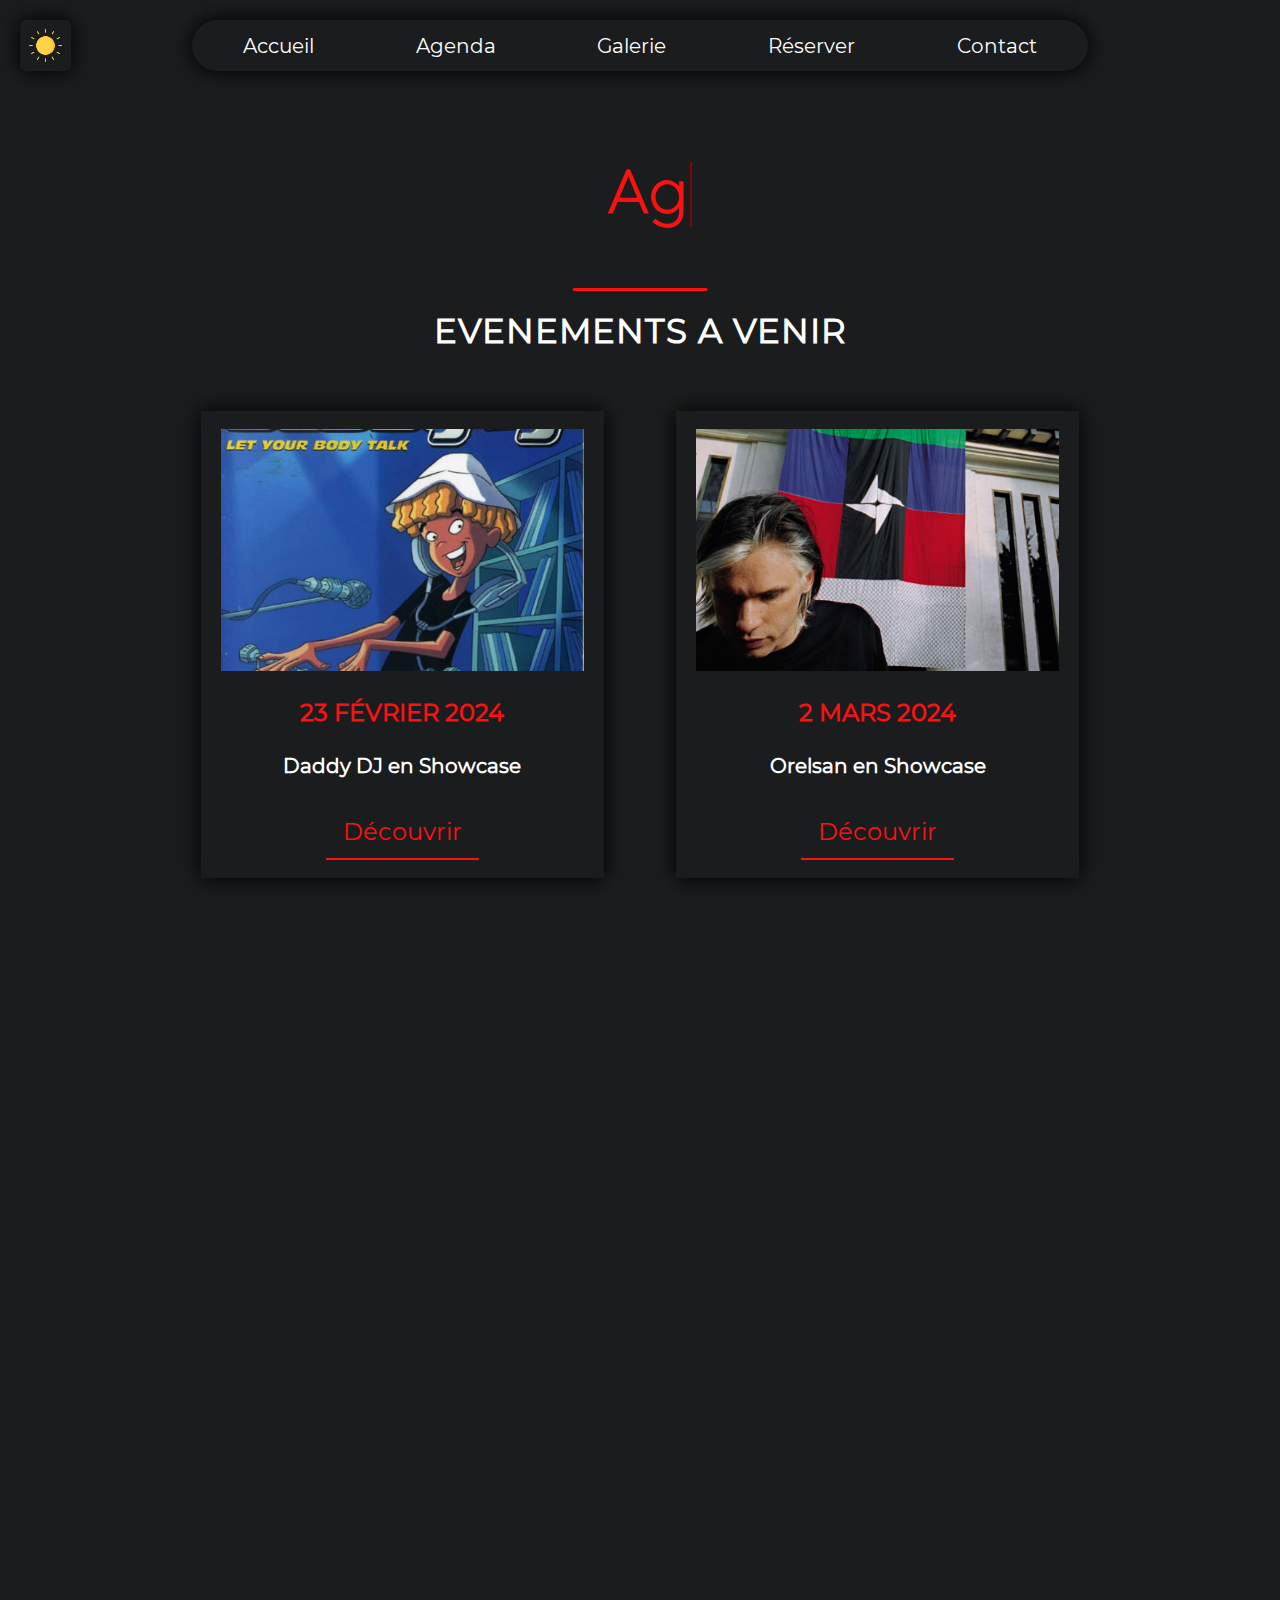
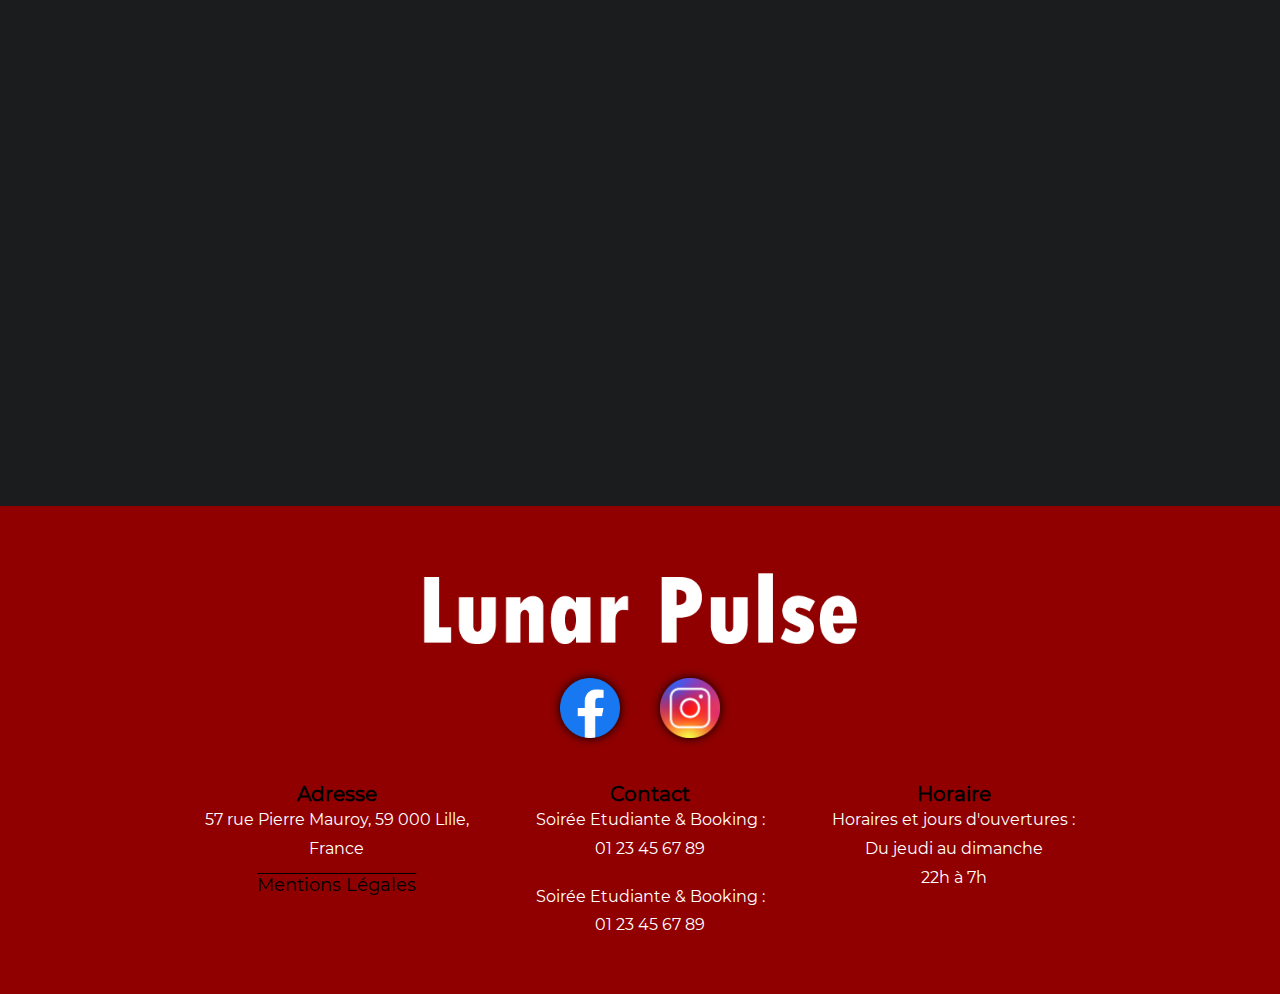
==== commit 377d98ab: "fourth commit (animation)" ====
--- a/agenda.html
+++ b/agenda.html
@@ -50,9 +50,9 @@
     <main class="main backgroundColor">
         <div class="mainContent">
             <h1 class="bigTitle">&nbsp</h1>
-            <h2 class="title">EVENEMENTS A VENIR</h2>
+            <h2 class="title revealOne">EVENEMENTS A VENIR</h2>
             <div class="eventsGrid">
-                <div class="eventItem">
+                <div class="eventItem revealOne">
                     <img src="ressources/img/daddy-dj.jpg" alt="Photo de Daddy DJ" class="eventItemImg">
                     <p class="eventItemDate">
                         23 Février 2024
@@ -62,7 +62,7 @@
                     </p>
                     <a href="#" class="eventItemDiscover">Découvrir</a>
                 </div>
-                <div class="eventItem">
+                <div class="eventItem revealOne">
                     <img src="ressources/img/orelsan.png" alt="Photo d'Orelsan" class="eventItemImg">
                     <p class="eventItemDate">
                         2 Mars 2024
@@ -72,7 +72,7 @@
                     </p>
                     <a href="#" class="eventItemDiscover">Découvrir</a>
                 </div>
-                <div class="eventItem">
+                <div class="eventItem revealOne">
                     <img src="ressources/img/spider-zed.jpg" alt="Photo de Spider Zed" class="eventItemImg">
                     <p class="eventItemDate">
                         16 Mars 2024
@@ -82,7 +82,7 @@
                     </p>
                     <a href="#" class="eventItemDiscover">Découvrir</a>
                 </div>
-                <div class="eventItem">
+                <div class="eventItem revealOne">
                     <img src="ressources/img/sch.png" alt="Photo de SCH" class="eventItemImg">
                     <p class="eventItemDate">
                         20 Avril 2024
@@ -93,9 +93,9 @@
                     <a href="#" class="eventItemDiscover">Découvrir</a>
                 </div>
             </div>
-            <h2 class="title">EVENEMENTS PASSÉS</h2>
+            <h2 class="title revealOne">EVENEMENTS PASSÉS</h2>
             <div class="eventsGrid">
-                <div class="eventItem">
+                <div class="eventItem revealOne">
                     <img src="ressources/img/pignon.jpg" alt="Photo de Francois Pignon" class="eventItemImg">
                     <p class="eventItemDate">
                         27 Janvier 2024
@@ -105,7 +105,7 @@
                     </p>
                     <a href="#" class="eventItemDiscover">Découvrir</a>
                 </div>
-                <div class="eventItem">
+                <div class="eventItem revealOne">
                     <img src="ressources/img/angele.jpg" alt="Photo d'Angele" class="eventItemImg">
                     <p class="eventItemDate">
                         13 Janvier 2024
--- a/style.css
+++ b/style.css
@@ -29,6 +29,104 @@
 }
 
 .navBar{
+    display: none;
+}
+
+
+/** Loader **/
+
+.loader {
+    position: absolute;
+    width: 100%;
+    height: 100%;
+    background: #000;
+    display: flex; 
+    flex-direction: column;
+    justify-content: center;
+    align-items: center;
+    z-index: 1000;
+    gap:10vh;
+
+}
+
+.loaderAnim{
+    width: 15vh;
+    height: 15vh;
+    border-radius: 50%;
+    border-top: 5px solid #ff1010;
+    border-bottom: 5px solid #ff1010;
+    border-left: 5px solid #000000 ;
+    border-right: 5px solid #000000 ;
+    animation: rotateLoader 0.8s infinite;
+}
+
+.lettre {
+    color: #484848;
+    overflow: hidden;
+    font-family:Verdana, Geneva, Tahoma, sans-serif;
+    font-size: 20px;
+    letter-spacing: 15px;
+    margin-bottom: 150px;
+    animation: flash 1.2s linear infinite;
+}
+
+@keyframes rotateLoader {
+    0%{
+        transform: rotate(0deg);
+    }
+    100%{
+        transform: rotate(360deg);
+    }
+}
+
+@keyframes flash {
+    0% {
+        color: #ff1010;
+        text-shadow: 0 0 7px #ff1010;
+    }
+    90% {
+        color: #484848;
+        text-shadow: none;
+    }
+    100% {
+        color: #ff1010;
+        text-shadow: 0 0 7px #ff1010;
+    }
+}
+
+.lettre:nth-child(1){
+    animation-delay: 0.1s;
+}
+.lettre:nth-child(2){
+    animation-delay: 0.2s;
+}
+.lettre:nth-child(3){
+    animation-delay: 0.3s;
+}
+.lettre:nth-child(4){
+    animation-delay: 0.4s;
+}
+.lettre:nth-child(5){
+    animation-delay: 0.5s;
+}
+.lettre:nth-child(6){
+    animation-delay: 0.6s;
+}
+.lettre:nth-child(7){
+    animation-delay: 0.7s;
+}
+.lettre:nth-child(8){
+    animation-delay: 0.8s;
+}
+.lettre:nth-child(9){
+    animation-delay: 0.9s;
+}
+.lettre:nth-child(10){
+    animation-delay: 1s;
+}
+
+.fondu-out {
+    z-index: -10;
     display: none;
 }
 
@@ -66,13 +164,7 @@
 
 .revealOne{
     opacity: 0;
-    transform: translateX(-100%);
-    z-index: 1;
-}
-
-.revealTwo{
-    opacity: 0;
-    transform: translateX(100%);
+    transform: translateY(-100%);
     z-index: 1;
 }
 
@@ -294,7 +386,7 @@
     flex-direction: column;
     justify-content: flex-start;
     align-items: center;
-    background-color: #ff1010;
+    background-color: #900000;
     width: 100%;
     padding: 6vh;
 }
@@ -329,7 +421,7 @@
 }
 
 .reseauxTitle{
-    color: #1A1C1D;
+    color: #000000;
     font-size: 20px;
 }
 
@@ -347,9 +439,8 @@
     .toggleMode{
         width: 6vw;
         height: 6vw;
-
-    }
-    
+    }
+
     /** MenuBurger **/
     
     
@@ -473,9 +564,13 @@
     .logoFooter{
         width: 30%;
     }
+
+    .reseauxContent{
+        background-color: #900000;
+    }
     
     .reseauxTitle{
-        color: #1A1C1D;
+        color: #000000;
         font-size: 26px;
     }
     
@@ -502,6 +597,10 @@
         z-index: 10;
     }
 
+    .lettre{
+        font-size: 60px;
+    }
+
     /** Animation Reveal **/
     
     .revealOne{
@@ -512,7 +611,7 @@
     
     .revealTwo{
         opacity: 0;
-        transform: translateX(100%);
+        transform: translateX(0%);
         z-index: 1;
     }
     
@@ -570,9 +669,6 @@
         transition: .2s ease-in-out;
     }
 
-    .navBarA:hover{
-        color: #ff1010;
-    }
 
     /** Common Styles **/
     
@@ -670,7 +766,7 @@
         flex-direction: column;
         justify-content: flex-start;
         align-items: center;
-        background-color: #ff1010;
+        background-color: #900000;
         width: 100%;
         padding: 6vh;
     }
@@ -709,7 +805,7 @@
     }
     
     .reseauxTitle{
-        color: #1A1C1D;
+        color: #000;
         font-size: 20px;
     }
     
@@ -733,6 +829,10 @@
         bottom: 20px;
         right: 20px;
         z-index: 10;
+    }
+
+    .lettre{
+        font-size: 80px;
     }
 
     /** Animation Reveal **/
@@ -803,9 +903,6 @@
         transition: .2s ease-in-out;
     }
 
-    .navBarA:hover{
-        color: #ff1010;
-    }
 
     /** Common Styles **/
     
@@ -904,7 +1001,7 @@
         flex-direction: column;
         align-items:center;
         justify-content: center;
-        background-color: #ff1010;
+        background-color: #900000;
         width: 100%;
     }
 
@@ -943,7 +1040,7 @@
 
 
     .reseauxTitle{
-        color: #1A1C1D;
+        color: #000000;
         font-size: 20px;
     }
     
